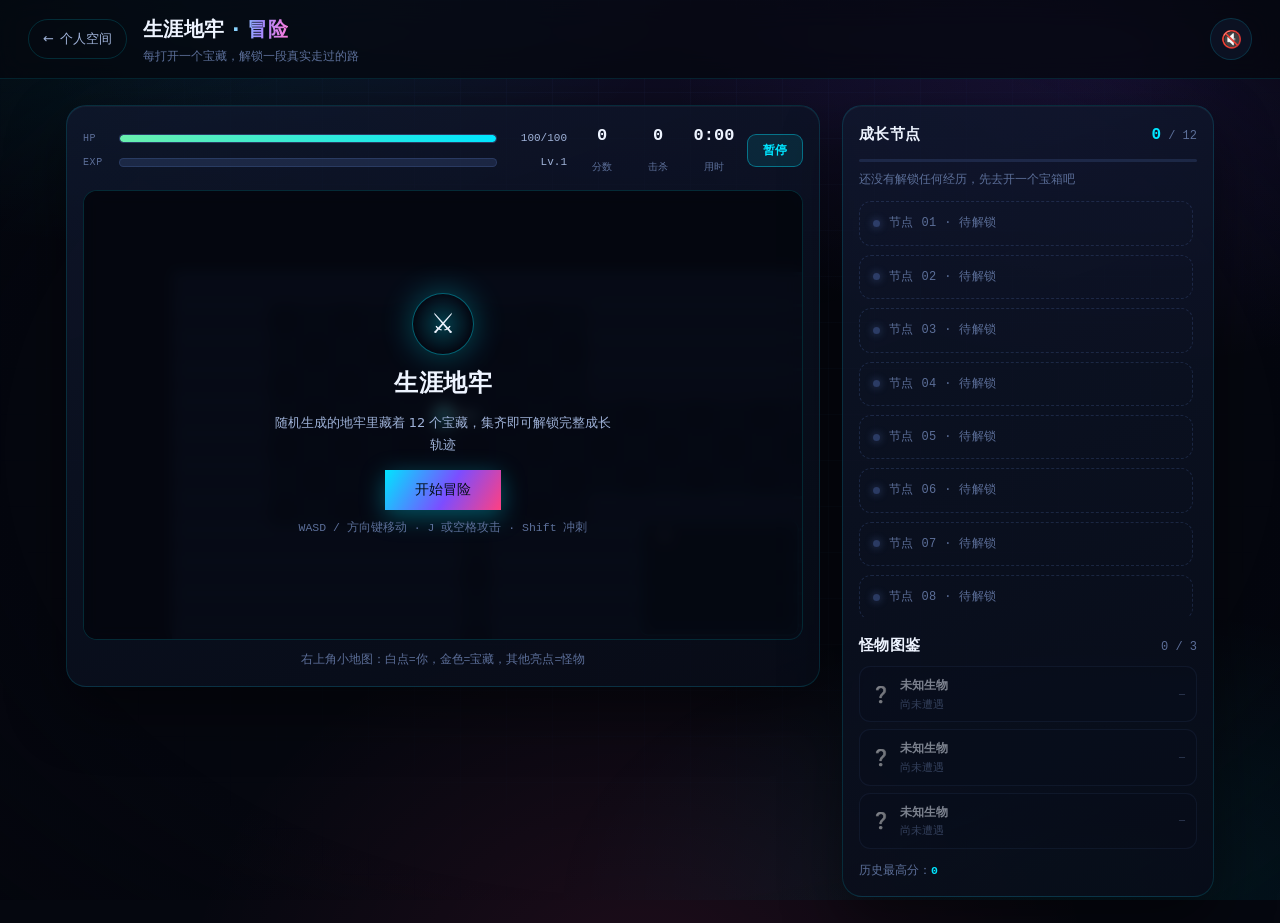
==== adventure.html @ df731d51 "新增生涯地牢冒险游戏（adventure.html）：随机地牢 + 武器成长 + 怪物图鉴 + 生涯节点复用" ====
<!DOCTYPE html>
<html lang="zh-CN">
<head>
  <meta charset="UTF-8" />
  <meta name="viewport" content="width=device-width, initial-scale=1.0, viewport-fit=cover" />
  <meta name="theme-color" content="#05070f" />
  <meta name="description" content="生涯地牢 · 冒险小游戏 —— 探索随机地牢、击杀怪物、拾取宝藏解锁赵佳杰的成长节点" />
  <title>生涯地牢 · 冒险 | 赵佳杰</title>
  <link rel="icon" href="data:image/svg+xml,%3Csvg xmlns='http://www.w3.org/2000/svg' viewBox='0 0 32 32'%3E%3Crect width='32' height='32' rx='7' fill='%2305070f'/%3E%3Cpath d='M16 4l9 5v12l-9 5-9-5V9z' fill='none' stroke='%2300e5ff' stroke-width='2'/%3E%3Cpath d='M13 22l2-9 5 3-2 6z' fill='%23ffd166'/%3E%3Ccircle cx='12' cy='13' r='1.8' fill='%2369f0ae'/%3E%3C/svg%3E" />

  <link rel="stylesheet" href="css/base.css" />
  <link rel="stylesheet" href="css/adventure.css" />
</head>
<body class="adv-body">
  <div class="bg-vignette" aria-hidden="true"></div>

  <header class="g-head">
    <a class="g-back" href="./index.html" aria-label="返回个人空间"><span aria-hidden="true">←</span> 个人空间</a>
    <div class="g-title">
      <h1>生涯地牢<span class="grad-text"> · 冒险</span></h1>
      <p>每打开一个宝藏，解锁一段真实走过的路</p>
    </div>
    <button id="sound-toggle" class="g-sound" type="button" aria-label="音效开关" title="音效开关">
      <span id="sound-icon">🔇</span>
    </button>
  </header>

  <main class="g-wrap">
    <!-- ---------------- 游戏区 ---------------- -->
    <section class="g-stage" aria-label="游戏区">
      <div class="hud">
        <div class="hud-left">
          <div class="bar-row">
            <span class="bar-label">HP</span>
            <div class="bar hp"><i id="hp-fill"></i></div>
            <span class="bar-num" id="hp-text">100/100</span>
          </div>
          <div class="bar-row">
            <span class="bar-label">EXP</span>
            <div class="bar xp"><i id="xp-fill"></i></div>
            <span class="bar-num" id="lv-text">Lv.1</span>
          </div>
        </div>
        <div class="hud-right">
          <div class="hud-stat"><b id="score">0</b><span>分数</span></div>
          <div class="hud-stat"><b id="kills">0</b><span>击杀</span></div>
          <div class="hud-stat"><b id="timer">0:00</b><span>用时</span></div>
          <button id="btn-pause" class="mini-btn" type="button">暂停</button>
        </div>
      </div>

      <div class="stage-wrap" id="stage-wrap">
        <canvas id="adv-canvas" role="img" aria-label="地牢冒险画面"></canvas>

        <div id="overlay" class="board-overlay" hidden>
          <div class="ov-icon" id="ov-icon">⚔️</div>
          <h2 id="ov-title">生涯地牢</h2>
          <p id="ov-desc">探索随机生成的地牢，集齐 12 个宝藏解锁全部成长节点</p>
          <button id="ov-btn" class="btn-primary" type="button">开始冒险</button>
          <p class="ov-tip" id="ov-tip">WASD / 方向键移动 · J 或空格攻击 · Shift 冲刺</p>
        </div>
      </div>

      <!-- 移动端操作：虚拟摇杆 + 攻击/冲刺 -->
      <div class="touch-controls" id="touch-controls">
        <div class="joystick" id="joystick"><span class="joystick-knob" id="joystick-knob"></span></div>
        <div class="touch-btns">
          <button id="btn-attack" class="tbtn attack" type="button">攻击</button>
          <button id="btn-dash" class="tbtn dash" type="button">冲刺</button>
        </div>
      </div>
      <p class="g-hint">右上角小地图：白点=你，金色=宝藏，其他亮点=怪物</p>
    </section>

    <!-- ---------------- 侧栏：生涯节点 + 图鉴 ---------------- -->
    <aside class="g-side" aria-label="生涯节点与图鉴">
      <div class="side-head">
        <h2>成长节点</h2>
        <span class="side-count"><b id="unlock-count">0</b> / <span id="unlock-total">12</span></span>
      </div>
      <div class="side-progress"><i id="progress-bar"></i></div>
      <p class="side-sub" id="side-sub">还没有解锁任何经历，先去开一个宝箱吧</p>
      <ol class="milestones" id="node-list"></ol>

      <div class="side-head mt">
        <h2>怪物图鉴</h2>
        <span class="side-count" id="bestiary-count">0 / 3</span>
      </div>
      <ul class="bestiary" id="bestiary-list"></ul>
      <p class="side-foot">历史最高分：<b id="best-score">0</b></p>
    </aside>
  </main>

  <!-- ---------------- 升级三选一 ---------------- -->
  <div id="lvl-modal" class="modal" hidden>
    <div class="modal-mask"></div>
    <div class="modal-panel lvl-panel" role="dialog" aria-modal="true" aria-labelledby="lvl-title">
      <h2 id="lvl-title" class="lvl-title">升级！选择一项成长</h2>
      <p class="lvl-sub" id="lvl-sub">等级 2 · 击杀怪物获得经验</p>
      <div class="perk-cards" id="lvl-cards"></div>
    </div>
  </div>

  <!-- ---------------- 结算 ---------------- -->
  <div id="res-modal" class="modal" hidden>
    <div class="modal-mask" data-close></div>
    <div class="modal-panel res-panel" role="dialog" aria-modal="true" aria-labelledby="res-title">
      <button class="modal-close" type="button" data-close aria-label="关闭">✕</button>
      <div class="win-head">
        <div class="win-badge" id="res-badge">🏆</div>
        <div>
          <h2 id="res-title">通关</h2>
          <p id="res-desc">你集齐了全部成长节点</p>
        </div>
      </div>
      <div class="win-stats">
        <div><b id="res-score">0</b><span>分数</span></div>
        <div><b id="res-nodes">0</b><span>解锁节点</span></div>
        <div><b id="res-kills">0</b><span>击杀</span></div>
        <div><b id="res-time">0:00</b><span>用时</span></div>
      </div>
      <div class="res-bestiary">
        <span class="res-label">本局图鉴</span>
        <div id="res-bestiary" class="res-chips"></div>
      </div>
      <h3 class="win-sub" id="res-timeline-title">完整成长轨迹</h3>
      <ol class="win-timeline" id="res-timeline"></ol>
      <div class="win-actions">
        <button id="res-again" class="btn-primary" type="button">再来一局</button>
        <a class="btn-ghost" href="./index.html">回到个人空间</a>
      </div>
      <p class="win-foot">向下扎根千行码，向上生长万里程。</p>
    </div>
  </div>

  <script type="module" src="js/adv/main.js"></script>
</body>
</html>
---- css/base.css ----
/* ============================================================
   base.css —— 设计变量 / 重置 / 背景 / 通用原子类
   主题：深空科技风（深色底 + 霓虹青→紫→粉渐变）
   ============================================================ */

:root {
  /* 色彩体系 */
  --bg-0: #05070f;            /* 页面底色 */
  --bg-1: #0a0f1e;            /* 卡片底色 */
  --bg-2: #10182e;            /* 悬浮态底色 */
  --neon-cyan: #00e5ff;
  --neon-purple: #7c4dff;
  --neon-pink: #ff4081;
  --neon-green: #69f0ae;
  --text-0: #eef4ff;          /* 主文字 */
  --text-1: #9fb2d8;          /* 次文字 */
  --text-2: #5c6f99;          /* 弱文字 */
  --line: rgba(0, 229, 255, 0.16);
  --glass: rgba(16, 24, 46, 0.55);

  /* 渐变 */
  --grad-neon: linear-gradient(120deg, var(--neon-cyan), var(--neon-purple) 55%, var(--neon-pink));
  --grad-text: linear-gradient(100deg, #7ef9ff 0%, #9d8cff 55%, #ff7ad9 100%);

  /* 尺寸 */
  --nav-h: 64px;
  --radius: 14px;
  --max-w: 1180px;

  /* 字体 */
  --font-sans: "PingFang SC", "Microsoft YaHei", "Segoe UI", system-ui, sans-serif;
  --font-mono: "JetBrains Mono", "Cascadia Code", Consolas, "Courier New", monospace;

  /* 动效 */
  --ease-out: cubic-bezier(0.22, 1, 0.36, 1);
  --dur: 0.7s;
}

* { margin: 0; padding: 0; box-sizing: border-box; }

html { scroll-behavior: smooth; overflow-x: hidden; }

body {
  background: var(--bg-0);
  color: var(--text-0);
  font-family: var(--font-sans);
  line-height: 1.7;
  overflow-x: hidden;
  -webkit-font-smoothing: antialiased;
}

::selection { background: rgba(0, 229, 255, 0.28); }

/* 细滚动条 */
::-webkit-scrollbar { width: 9px; }
::-webkit-scrollbar-track { background: var(--bg-0); }
::-webkit-scrollbar-thumb {
  background: linear-gradient(var(--neon-purple), var(--neon-cyan));
  border-radius: 5px;
}

a { color: var(--neon-cyan); text-decoration: none; }
button { font-family: inherit; cursor: pointer; }
img, video { max-width: 100%; display: block; }

/* ---------- 背景层 ---------- */
#fx-bg {
  position: fixed;
  inset: 0;
  width: 100%;
  height: 100%;
  z-index: 0;
  pointer-events: none;
}

.bg-vignette {
  position: fixed;
  inset: 0;
  z-index: 1;
  pointer-events: none;
  background:
    radial-gradient(ellipse 80% 60% at 50% 0%, rgba(124, 77, 255, 0.10), transparent 60%),
    radial-gradient(ellipse 70% 55% at 85% 100%, rgba(0, 229, 255, 0.08), transparent 60%),
    radial-gradient(ellipse 90% 90% at 50% 50%, transparent 55%, rgba(3, 5, 12, 0.85) 100%);
}

/* ---------- 顶部滚动进度条 ---------- */
#scroll-progress {
  position: fixed;
  top: 0; left: 0;
  height: 3px;
  width: 0%;
  background: var(--grad-neon);
  box-shadow: 0 0 12px rgba(0, 229, 255, 0.7);
  z-index: 60;
}

/* ---------- 通用文字特效 ---------- */
.grad-text {
  background: var(--grad-text);
  -webkit-background-clip: text;
  background-clip: text;
  -webkit-text-fill-color: transparent;
  color: transparent;
}

.mono { font-family: var(--font-mono); }

/* 区块标题（带左右霓虹线） */
.section-head { text-align: center; margin-bottom: 56px; }
.section-kicker {
  font-family: var(--font-mono);
  font-size: 13px;
  letter-spacing: 0.35em;
  color: var(--neon-cyan);
  text-transform: uppercase;
}
.section-title {
  font-size: clamp(26px, 4vw, 40px);
  font-weight: 800;
  margin-top: 8px;
  position: relative;
  display: inline-block;
}
.section-title::after {
  content: "";
  position: absolute;
  left: 50%; bottom: -14px;
  transform: translateX(-50%);
  width: 72px; height: 3px;
  background: var(--grad-neon);
  border-radius: 2px;
  box-shadow: 0 0 14px rgba(124, 77, 255, 0.8);
}

/* ---------- 按钮 ---------- */
.btn {
  display: inline-flex;
  align-items: center;
  gap: 8px;
  padding: 12px 26px;
  border-radius: 999px;
  border: 1px solid transparent;
  font-size: 15px;
  font-weight: 600;
  transition: transform 0.25s var(--ease-out), box-shadow 0.25s, background 0.25s;
}
.btn:active { transform: scale(0.96); }
.btn-primary {
  background: var(--grad-neon);
  color: #041018;
  box-shadow: 0 6px 24px rgba(0, 229, 255, 0.35);
}
.btn-primary:hover { transform: translateY(-2px); box-shadow: 0 10px 32px rgba(124, 77, 255, 0.55); }
.btn-ghost {
  background: transparent;
  color: var(--neon-cyan);
  border-color: var(--line);
}
.btn-ghost:hover { background: rgba(0, 229, 255, 0.08); box-shadow: 0 0 18px rgba(0, 229, 255, 0.25); }

/* ---------- 滚动入场动画（reveal.js 控制 .in 类） ---------- */
.reveal {
  opacity: 0;
  transform: translateY(36px);
  transition: opacity var(--dur) var(--ease-out), transform var(--dur) var(--ease-out);
  transition-delay: var(--reveal-delay, 0s);
  will-change: opacity, transform;
}
.reveal.in { opacity: 1; transform: none; }

@media (prefers-reduced-motion: reduce) {
  .reveal { transition: none; opacity: 1; transform: none; }
  html { scroll-behavior: auto; }
}
---- css/adventure.css ----
/* ============================================================
   adventure.css —— 生涯地牢冒险游戏样式
   依赖 base.css 的设计变量；视觉规范与贪吃蛇保持一致
   ============================================================ */

[hidden] { display: none !important; }

body.adv-body {
  background:
    radial-gradient(900px 520px at 12% -8%, rgba(0, 229, 255, 0.12), transparent 62%),
    radial-gradient(760px 520px at 88% 6%, rgba(124, 77, 255, 0.14), transparent 60%),
    radial-gradient(700px 600px at 50% 108%, rgba(255, 64, 129, 0.10), transparent 65%),
    var(--bg-0);
  padding-bottom: env(safe-area-inset-bottom);
}
body.adv-body::before {
  content: '';
  position: fixed;
  inset: 0;
  pointer-events: none;
  background-image:
    linear-gradient(rgba(90, 140, 220, 0.05) 1px, transparent 1px),
    linear-gradient(90deg, rgba(90, 140, 220, 0.05) 1px, transparent 1px);
  background-size: 46px 46px;
  mask-image: radial-gradient(circle at 50% 30%, #000 0%, transparent 78%);
  z-index: 0;
}

/* ---------------- 顶部栏（与贪吃蛇一致） ---------------- */
.g-head {
  position: sticky; top: 0; z-index: 40;
  display: flex; align-items: center; gap: 16px;
  padding: 12px clamp(14px, 3vw, 28px);
  background: rgba(5, 7, 15, 0.72);
  backdrop-filter: blur(14px);
  border-bottom: 1px solid rgba(0, 229, 255, 0.12);
}
.g-back {
  display: inline-flex; align-items: center; gap: 6px;
  padding: 8px 14px; border-radius: 999px;
  border: 1px solid var(--line); color: var(--text-1);
  font-size: 13px; white-space: nowrap;
  transition: color .25s, border-color .25s, transform .25s var(--ease-out);
}
.g-back:hover { color: var(--neon-cyan); border-color: rgba(0, 229, 255, .5); transform: translateX(-3px); }
.g-title { flex: 1; min-width: 0; }
.g-title h1 {
  font-size: clamp(15px, 2.4vw, 20px); font-weight: 800; letter-spacing: .4px;
  white-space: nowrap; overflow: hidden; text-overflow: ellipsis;
}
.g-title p { font-size: 12px; color: var(--text-2); white-space: nowrap; overflow: hidden; text-overflow: ellipsis; }
.g-sound {
  width: 42px; height: 42px; flex: none; display: grid; place-items: center;
  border-radius: 50%; border: 1px solid var(--line);
  background: rgba(16, 24, 46, .6); font-size: 17px;
  transition: transform .25s var(--ease-out), border-color .25s, box-shadow .25s;
}
.g-sound:hover { border-color: rgba(0, 229, 255, .55); box-shadow: 0 0 18px rgba(0, 229, 255, .3); transform: scale(1.06); }

/* ---------------- 布局 ---------------- */
.g-wrap {
  position: relative; z-index: 1;
  max-width: 1200px; margin: 0 auto;
  padding: clamp(14px, 2.4vw, 26px);
  display: grid; grid-template-columns: minmax(0, 1fr) 372px;
  gap: clamp(14px, 2vw, 22px); align-items: start;
}
.g-stage, .g-side {
  border-radius: 20px;
  border: 1px solid rgba(0, 229, 255, .14);
  background: linear-gradient(160deg, rgba(16, 24, 46, .78), rgba(8, 12, 24, .86));
  box-shadow: 0 24px 60px rgba(0, 0, 0, .45), inset 0 1px 0 rgba(255, 255, 255, .04);
  padding: 16px;
}
.g-side { position: sticky; top: 84px; display: flex; flex-direction: column; max-height: calc(100vh - 108px); }

/* ---------------- HUD ---------------- */
.hud {
  display: flex; gap: 12px; align-items: center; justify-content: space-between;
  margin-bottom: 12px; flex-wrap: wrap;
}
.hud-left { flex: 1; min-width: 220px; display: flex; flex-direction: column; gap: 6px; }
.bar-row { display: flex; align-items: center; gap: 8px; }
.bar-label {
  font-family: var(--font-mono); font-size: 10px; letter-spacing: .6px;
  color: var(--text-2); width: 28px;
}
.bar {
  flex: 1; height: 9px; border-radius: 99px; overflow: hidden;
  background: rgba(120, 160, 255, .14); border: 1px solid rgba(120, 160, 255, .16);
}
.bar i { display: block; height: 100%; width: 100%; border-radius: 99px; transition: width .18s linear; }
.bar.hp i { background: linear-gradient(90deg, #69f0ae, #00e5ff); box-shadow: 0 0 12px rgba(105, 240, 174, .6); }
.bar.hp i.low { background: linear-gradient(90deg, #ff4081, #ff7681); box-shadow: 0 0 14px rgba(255, 64, 129, .7); animation: lowPulse .8s ease-in-out infinite; }
@keyframes lowPulse { 50% { filter: brightness(1.4); } }
.bar.xp i { background: linear-gradient(90deg, #7c4dff, #00e5ff); box-shadow: 0 0 10px rgba(124, 77, 255, .5); }
.bar-num { font-family: var(--font-mono); font-size: 11px; color: var(--text-1); width: 62px; text-align: right; }

.hud-right { display: flex; align-items: center; gap: 10px; }
.hud-stat { text-align: center; min-width: 46px; }
.hud-stat b {
  display: block; font-family: var(--font-mono); font-size: 17px; font-weight: 800;
  color: var(--text-0); font-variant-numeric: tabular-nums;
}
.hud-stat span { font-size: 10px; color: var(--text-2); }
.mini-btn {
  padding: 7px 15px; border-radius: 9px;
  border: 1px solid rgba(0, 229, 255, .4);
  background: rgba(0, 229, 255, .1); color: var(--neon-cyan);
  font-size: 12px; font-weight: 600;
}
.mini-btn:hover { background: rgba(0, 229, 255, .2); }

/* ---------------- 画布 ---------------- */
.stage-wrap {
  position: relative; width: 100%;
  aspect-ratio: 16 / 10;
  max-height: 62vh;
  border-radius: 14px; overflow: hidden;
  border: 1px solid rgba(0, 229, 255, .16);
  background: #05070f; touch-action: none;
}
#adv-canvas { display: block; }

/* ---------------- 遮罩 ---------------- */
.board-overlay {
  position: absolute; inset: 0; z-index: 3;
  display: grid; place-content: center; justify-items: center; gap: 8px;
  padding: 24px; text-align: center;
  background: rgba(4, 7, 15, .8); backdrop-filter: blur(7px);
  animation: fadeIn .32s var(--ease-out);
}
@keyframes fadeIn { from { opacity: 0; } to { opacity: 1; } }
.ov-icon {
  font-size: 28px; width: 62px; height: 62px; display: grid; place-items: center;
  border-radius: 50%; border: 1px solid rgba(0, 229, 255, .4);
  background: radial-gradient(circle, rgba(0, 229, 255, .24), transparent 70%);
  box-shadow: 0 0 32px rgba(0, 229, 255, .32);
  animation: breathe 2.4s ease-in-out infinite;
}
@keyframes breathe {
  0%, 100% { transform: scale(1); box-shadow: 0 0 26px rgba(0, 229, 255, .28); }
  50% { transform: scale(1.07); box-shadow: 0 0 44px rgba(124, 77, 255, .45); }
}
.board-overlay h2 { font-size: clamp(18px, 3.4vw, 24px); font-weight: 800; letter-spacing: .5px; }
.board-overlay p { font-size: 13px; color: var(--text-1); max-width: 340px; }
.ov-tip { font-size: 11.5px !important; color: var(--text-2) !important; font-family: var(--font-mono); }
.board-overlay .btn-primary { margin-top: 6px; padding: 11px 30px; border: none; font-size: 14px; }

/* ---------------- 开箱浮动提示（与贪吃蛇吃豆提示一致） ---------------- */
.node-toast {
  position: absolute; z-index: 4;
  transform: translate(-50%, calc(-100% - 10px));
  pointer-events: none;
  width: max-content; max-width: min(240px, 62%);
}
.node-toast.below { transform: translate(-50%, 12px); }
.nt-card {
  position: relative;
  padding: 7px 11px 8px; border-radius: 12px;
  border: 1px solid rgba(255, 209, 102, .5);
  background: linear-gradient(150deg, rgba(28, 22, 10, .95), rgba(12, 12, 24, .93));
  box-shadow: 0 10px 28px rgba(0, 0, 0, .5), 0 0 22px rgba(255, 209, 102, .22);
  backdrop-filter: blur(6px);
  animation: toastLife 2.25s var(--ease-out) forwards;
}
.nt-card::after {
  content: ''; position: absolute; left: 50%; bottom: -5px;
  width: 8px; height: 8px; transform: translateX(-50%) rotate(45deg);
  background: rgba(20, 16, 12, .95);
  border-right: 1px solid rgba(255, 209, 102, .5);
  border-bottom: 1px solid rgba(255, 209, 102, .5);
}
.node-toast.below .nt-card::after {
  bottom: auto; top: -5px; border: none;
  border-left: 1px solid rgba(255, 209, 102, .5);
  border-top: 1px solid rgba(255, 209, 102, .5);
}
@keyframes toastLife {
  0% { opacity: 0; transform: translateY(9px) scale(.78); filter: blur(2px); }
  14% { opacity: 1; transform: translateY(0) scale(1.02); filter: blur(0); }
  22% { transform: translateY(0) scale(1); }
  74% { opacity: 1; transform: translateY(-3px) scale(1); }
  100% { opacity: 0; transform: translateY(-20px) scale(.95); }
}
.nt-head { display: flex; align-items: center; gap: 6px; margin-bottom: 3px; }
.nt-emoji { font-size: 14px; line-height: 1; }
.nt-no { font-family: var(--font-mono); font-size: 10px; letter-spacing: .4px; color: var(--neon-cyan); }
.nt-plus {
  margin-left: auto; font-family: var(--font-mono); font-size: 10px; font-weight: 800;
  color: #2a1a02; background: #ffd166; border-radius: 99px; padding: 1px 6px;
  box-shadow: 0 0 12px rgba(255, 209, 102, .6);
}
.nt-title {
  font-size: 12px; font-weight: 700; line-height: 1.4; color: var(--text-0);
  display: -webkit-box; -webkit-line-clamp: 2; -webkit-box-orient: vertical; overflow: hidden;
}
.nt-text {
  margin-top: 2px; font-size: 10.5px; line-height: 1.5; color: var(--text-1);
  display: -webkit-box; -webkit-line-clamp: 2; -webkit-box-orient: vertical; overflow: hidden;
}

/* ---------------- 触屏控制 ---------------- */
.touch-controls { display: none; align-items: center; justify-content: space-between; gap: 14px; margin-top: 14px; }
.joystick {
  position: relative; width: 116px; height: 116px; flex: none;
  border-radius: 50%; border: 1px solid rgba(0, 229, 255, .3);
  background: radial-gradient(circle, rgba(0, 229, 255, .1), rgba(8, 12, 24, .7));
  touch-action: none;
}
.joystick-knob {
  position: absolute; left: 50%; top: 50%; width: 46px; height: 46px;
  margin: -23px 0 0 -23px; border-radius: 50%;
  background: linear-gradient(140deg, #7ef9ff, #7c4dff);
  box-shadow: 0 0 18px rgba(0, 229, 255, .5);
  transition: transform .06s linear; pointer-events: none;
}
.touch-btns { display: flex; gap: 10px; }
.tbtn {
  width: 76px; height: 76px; border-radius: 50%;
  border: 1px solid rgba(0, 229, 255, .35);
  background: rgba(16, 24, 46, .85); color: var(--neon-cyan);
  font-size: 13px; font-weight: 700; touch-action: none;
  transition: transform .1s, box-shadow .1s;
}
.tbtn:active { transform: scale(.94); box-shadow: 0 0 22px rgba(0, 229, 255, .5); }
.tbtn.attack { background: linear-gradient(140deg, rgba(0, 229, 255, .22), rgba(124, 77, 255, .22)); }
.tbtn.dash { border-color: rgba(105, 240, 174, .45); color: var(--neon-green); }

.g-hint { margin-top: 10px; text-align: center; font-size: 11.5px; color: var(--text-2); font-family: var(--font-mono); }

/* ---------------- 侧栏 ---------------- */
.side-head { display: flex; align-items: baseline; justify-content: space-between; gap: 10px; }
.side-head.mt { margin-top: 16px; }
.side-head h2 { font-size: 15px; font-weight: 800; letter-spacing: .4px; }
.side-count { font-family: var(--font-mono); font-size: 12px; color: var(--text-2); }
.side-count b { font-size: 16px; color: var(--neon-cyan); font-weight: 800; }
.side-progress { margin: 9px 0 8px; height: 5px; border-radius: 99px; background: rgba(120, 160, 255, .14); overflow: hidden; }
.side-progress i {
  display: block; height: 100%; width: 0; border-radius: 99px;
  background: var(--grad-neon); box-shadow: 0 0 14px rgba(0, 229, 255, .75);
  transition: width .5s var(--ease-out);
}
.side-sub { font-size: 11.5px; color: var(--text-2); margin-bottom: 12px; }
.side-foot { margin-top: 12px; font-size: 11.5px; color: var(--text-2); }
.side-foot b { color: var(--neon-cyan); font-family: var(--font-mono); }

.milestones {
  list-style: none; overflow-y: auto; overscroll-behavior: contain;
  padding-right: 4px; display: flex; flex-direction: column; gap: 9px; flex: 1; min-height: 0;
}
.milestones::-webkit-scrollbar { width: 6px; }
.milestones::-webkit-scrollbar-thumb { background: rgba(0, 229, 255, .3); border-radius: 4px; }

.ms-locked {
  display: flex; align-items: center; gap: 9px; padding: 11px 13px;
  border-radius: 12px; border: 1px dashed rgba(120, 160, 255, .16);
  color: var(--text-2); font-size: 12px; font-family: var(--font-mono); letter-spacing: .4px;
}
.ms-locked .lock-dot { width: 7px; height: 7px; border-radius: 50%; background: rgba(120, 160, 255, .3); box-shadow: 0 0 8px rgba(120, 160, 255, .4); }
.ms-item {
  position: relative; border-radius: 13px; overflow: hidden; padding: 11px 13px 12px;
  border: 1px solid rgba(255, 209, 102, .28);
  background: linear-gradient(150deg, rgba(255, 209, 102, .1), rgba(124, 77, 255, .07) 70%, rgba(8, 12, 24, .6));
  animation: msIn .5s var(--ease-out) both;
}
.ms-item::before {
  content: ''; position: absolute; left: 0; top: 10px; bottom: 10px; width: 2px;
  border-radius: 2px; background: linear-gradient(180deg, #ffd166, #7c4dff);
  box-shadow: 0 0 12px rgba(255, 209, 102, .7);
}
@keyframes msIn {
  from { opacity: 0; transform: translateX(22px) scale(.97); filter: blur(3px); }
  to { opacity: 1; transform: none; filter: blur(0); }
}
.ms-top { display: flex; align-items: center; gap: 7px; margin-bottom: 4px; flex-wrap: wrap; }
.ms-year { font-family: var(--font-mono); font-size: 11px; color: #ffd166; letter-spacing: .4px; }
.ms-tag { font-size: 10px; padding: 1px 7px; border-radius: 99px; border: 1px solid rgba(0, 229, 255, .3); color: #9fd8ff; background: rgba(0, 229, 255, .08); }
.ms-idx { margin-left: auto; font-family: var(--font-mono); font-size: 10px; color: var(--text-2); }
.ms-title { font-size: 13px; font-weight: 700; line-height: 1.45; color: var(--text-0); display: flex; gap: 6px; }
.ms-text { margin-top: 3px; font-size: 11.5px; line-height: 1.6; color: var(--text-1); }

/* 怪物图鉴 */
.bestiary { list-style: none; display: flex; flex-direction: column; gap: 7px; margin-top: 8px; }
.bestiary li {
  display: flex; align-items: center; gap: 9px; padding: 8px 11px;
  border-radius: 11px; border: 1px solid rgba(120, 160, 255, .14);
  background: rgba(8, 14, 28, .7);
}
.bestiary li.unknown { opacity: .5; }
.bestiary li.known { border-color: rgba(105, 240, 174, .3); }
.b-icon { font-size: 16px; }
.b-main { display: flex; flex-direction: column; flex: 1; min-width: 0; }
.b-main b { font-size: 12px; color: var(--text-0); }
.b-main em { font-style: normal; font-size: 10.5px; color: var(--text-2); }
.b-stats { font-family: var(--font-mono); font-size: 10px; color: var(--text-2); }

/* ---------------- 弹窗 ---------------- */
.modal { position: fixed; inset: 0; z-index: 90; display: grid; place-items: center; padding: 18px; }
.modal-mask { position: absolute; inset: 0; background: rgba(2, 4, 10, .78); backdrop-filter: blur(6px); animation: fadeIn .28s ease; }
.modal-panel {
  position: relative; width: min(620px, 100%); max-height: min(88vh, 860px); overflow-y: auto;
  border-radius: 20px; border: 1px solid rgba(0, 229, 255, .28);
  background: linear-gradient(165deg, rgba(16, 24, 46, .98), rgba(6, 10, 20, .99));
  box-shadow: 0 30px 90px rgba(0, 0, 0, .6), 0 0 60px rgba(0, 229, 255, .12);
  padding: 24px clamp(16px, 4vw, 26px) 22px;
  animation: panelIn .38s var(--ease-out);
}
@keyframes panelIn { from { opacity: 0; transform: translateY(26px) scale(.97); } to { opacity: 1; transform: none; } }
.modal-panel::-webkit-scrollbar { width: 7px; }
.modal-panel::-webkit-scrollbar-thumb { background: rgba(0, 229, 255, .3); border-radius: 4px; }
.modal-close {
  position: absolute; top: 12px; right: 12px; width: 32px; height: 32px;
  border-radius: 50%; border: 1px solid rgba(160, 180, 220, .22);
  background: rgba(10, 16, 30, .8); color: var(--text-1); font-size: 13px;
  transition: transform .2s, color .2s;
}
.modal-close:hover { color: var(--neon-pink); transform: rotate(90deg); }

/* 升级三选一 */
.lvl-panel { text-align: center; width: min(560px, 100%); }
.lvl-title {
  font-size: clamp(18px, 3vw, 22px); font-weight: 800; letter-spacing: .5px;
  background: var(--grad-text); -webkit-background-clip: text; background-clip: text; color: transparent;
}
.lvl-sub { font-size: 12px; color: var(--text-2); margin: 4px 0 16px; }
.perk-cards { display: grid; grid-template-columns: repeat(3, 1fr); gap: 10px; }
.perk-card {
  display: flex; flex-direction: column; align-items: center; gap: 5px;
  padding: 16px 10px; border-radius: 14px;
  border: 1px solid rgba(0, 229, 255, .28);
  background: linear-gradient(160deg, rgba(0, 229, 255, .1), rgba(124, 77, 255, .1));
  color: var(--text-0); text-align: center;
  transition: transform .25s var(--ease-out), border-color .25s, box-shadow .25s;
  animation: msIn .4s var(--ease-out) both;
}
.perk-card:nth-child(2) { animation-delay: .06s; }
.perk-card:nth-child(3) { animation-delay: .12s; }
.perk-card:hover {
  transform: translateY(-4px); border-color: rgba(255, 209, 102, .6);
  box-shadow: 0 12px 30px rgba(0, 0, 0, .45), 0 0 26px rgba(255, 209, 102, .25);
}
.perk-icon { font-size: 26px; }
.perk-name { font-size: 14px; font-weight: 800; }
.perk-desc { font-size: 11px; color: var(--text-1); line-height: 1.5; }

/* 结算 */
.win-head { display: flex; align-items: center; gap: 14px; margin-bottom: 16px; padding-right: 30px; }
.win-badge {
  width: 54px; height: 54px; flex: none; display: grid; place-items: center;
  border-radius: 16px; font-size: 26px;
  background: linear-gradient(140deg, rgba(0, 229, 255, .24), rgba(255, 64, 129, .2));
  border: 1px solid rgba(0, 229, 255, .4); box-shadow: 0 0 30px rgba(0, 229, 255, .3);
}
.win-head h2 {
  font-size: clamp(18px, 3vw, 22px); font-weight: 800; letter-spacing: .5px;
  background: var(--grad-text); -webkit-background-clip: text; background-clip: text; color: transparent;
}
.win-head p { font-size: 12.5px; color: var(--text-1); margin-top: 2px; }
.win-stats { display: grid; grid-template-columns: repeat(4, 1fr); gap: 10px; margin-bottom: 16px; }
.win-stats > div {
  padding: 10px; border-radius: 12px; text-align: center;
  background: rgba(8, 14, 28, .8); border: 1px solid rgba(120, 160, 255, .14);
}
.win-stats b { display: block; font-family: var(--font-mono); font-size: 19px; color: var(--neon-cyan); font-weight: 800; }
.win-stats span { font-size: 10.5px; color: var(--text-2); }
.res-bestiary { display: flex; align-items: center; gap: 10px; flex-wrap: wrap; margin-bottom: 16px; }
.res-label { font-size: 11.5px; color: var(--text-2); flex: none; }
.res-chips { display: flex; gap: 7px; flex-wrap: wrap; }
.chip {
  font-size: 11.5px; padding: 3px 10px; border-radius: 99px;
  border: 1px solid rgba(105, 240, 174, .35); color: #b6ffe0;
  background: rgba(105, 240, 174, .1);
}
.chip.dim { border-color: rgba(120, 160, 255, .2); color: var(--text-2); background: transparent; }
.win-sub {
  font-size: 13px; font-weight: 700; color: var(--text-1); letter-spacing: .6px;
  margin-bottom: 10px; padding-left: 9px; border-left: 2px solid var(--neon-cyan);
}
.win-timeline {
  list-style: none; display: flex; flex-direction: column; gap: 12px;
  padding-left: 8px; border-left: 1px solid rgba(0, 229, 255, .18);
  margin-left: 4px; margin-bottom: 20px;
}
.win-timeline li { position: relative; padding-left: 16px; animation: msIn .45s var(--ease-out) both; }
.win-timeline li::before {
  content: ''; position: absolute; left: -13px; top: 6px; width: 7px; height: 7px;
  border-radius: 50%; background: var(--neon-cyan); box-shadow: 0 0 12px rgba(0, 229, 255, .85);
}
.win-timeline li:last-child::before { background: var(--neon-pink); box-shadow: 0 0 12px rgba(255, 64, 129, .85); }
.wt-year { font-family: var(--font-mono); font-size: 11px; color: var(--neon-cyan); margin-right: 8px; }
.wt-title { font-size: 13px; font-weight: 700; color: var(--text-0); display: inline; }
.wt-text { display: block; font-size: 11.5px; color: var(--text-1); margin-top: 3px; line-height: 1.6; }
.win-actions { display: flex; gap: 10px; flex-wrap: wrap; }
.win-actions .btn-primary, .win-actions .btn-ghost { padding: 11px 24px; font-size: 13.5px; border: none; }
.win-actions .btn-ghost { border: 1px solid var(--line); }
.win-foot { margin-top: 14px; text-align: center; font-size: 11.5px; color: var(--text-2); letter-spacing: .5px; }

/* ---------------- 响应式 ---------------- */
@media (max-width: 980px) {
  .g-wrap { grid-template-columns: minmax(0, 1fr); }
  .g-side { position: static; max-height: none; }
  .milestones { max-height: 340px; }
  .touch-controls { display: flex; }
  .stage-wrap { max-height: none; }
}
@media (max-width: 560px) {
  .g-head { padding: 10px 12px; gap: 10px; }
  .g-back { padding: 7px 11px; font-size: 12px; }
  .g-title p { display: none; }
  .g-sound { width: 38px; height: 38px; font-size: 15px; }
  .g-wrap { padding: 10px; gap: 10px; }
  .g-stage, .g-side { padding: 12px; border-radius: 16px; }
  .hud { gap: 8px; }
  .hud-stat { min-width: 40px; }
  .hud-stat b { font-size: 15px; }
  .stage-wrap { border-radius: 12px; }
  .ov-icon { width: 52px; height: 52px; font-size: 22px; }
  .node-toast { max-width: min(190px, 66%); }
  .nt-card { padding: 6px 9px 7px; }
  .nt-emoji { font-size: 12.5px; }
  .nt-title { font-size: 11px; }
  .nt-text { font-size: 10px; }
  .joystick { width: 100px; height: 100px; }
  .tbtn { width: 66px; height: 66px; font-size: 12px; }
  .win-stats { grid-template-columns: repeat(2, 1fr); }
  .perk-cards { grid-template-columns: 1fr; }
  .modal-panel { max-height: 92vh; border-radius: 16px; padding: 20px 14px 18px; }
}

@media (prefers-reduced-motion: reduce) {
  * { animation-duration: .001ms !important; transition-duration: .001ms !important; }
}
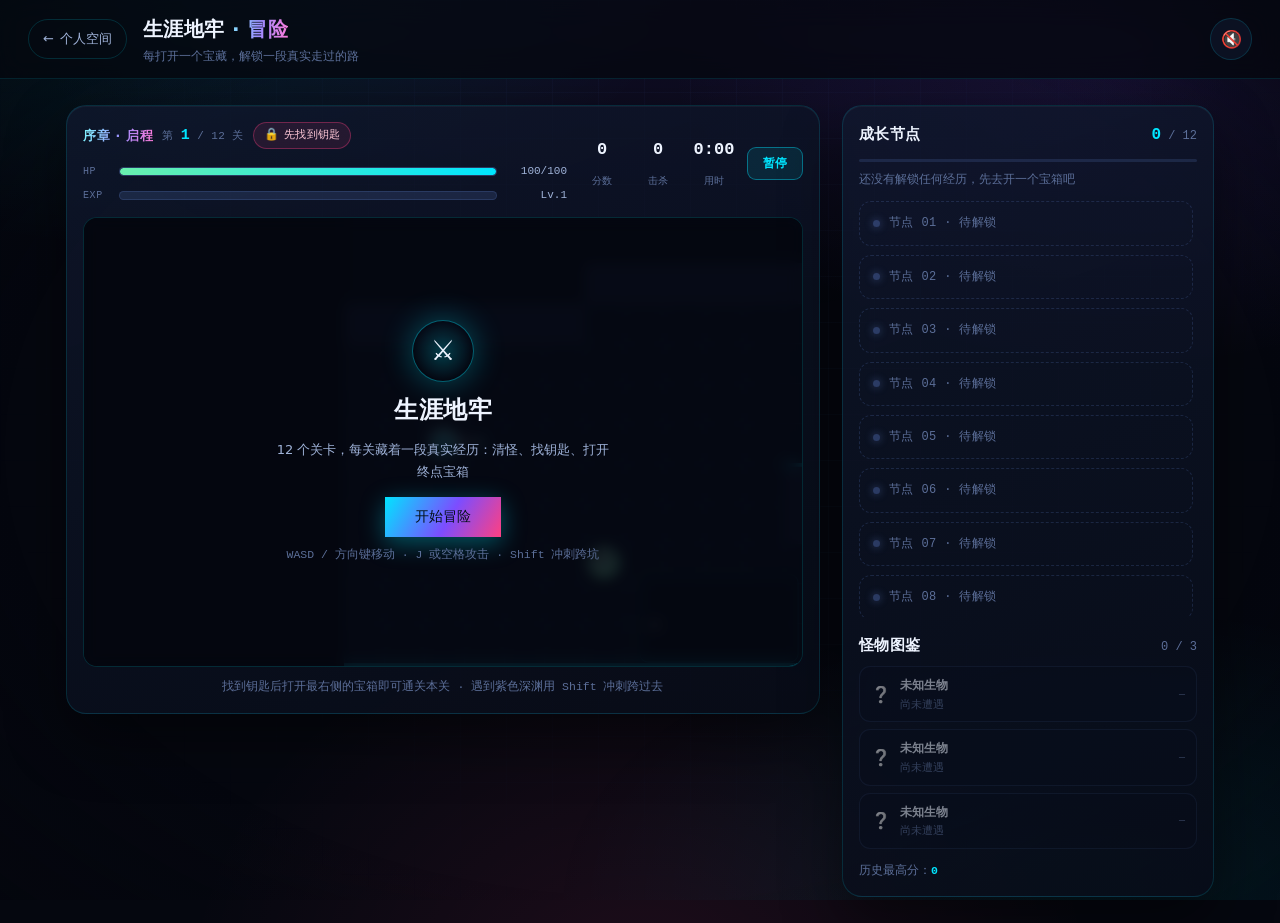
==== commit f576cddb: "冒险游戏改为关卡制：12 关线性推进 + 拾取宝藏冻结展示节点（按任意键继续）" ====
--- a/adventure.html
+++ b/adventure.html
@@ -30,6 +30,11 @@
     <section class="g-stage" aria-label="游戏区">
       <div class="hud">
         <div class="hud-left">
+          <div class="hud-level">
+            <span class="hl-chapter" id="lc-chapter">序章 · 启程</span>
+            <span class="hl-idx">第 <b id="lc-idx">1</b> / <span id="lc-total">12</span> 关</span>
+            <span class="hl-key" id="key-chip"><i id="key-icon">🔒</i><span id="key-text">先找到钥匙</span></span>
+          </div>
           <div class="bar-row">
             <span class="bar-label">HP</span>
             <div class="bar hp"><i id="hp-fill"></i></div>
@@ -57,7 +62,7 @@
           <h2 id="ov-title">生涯地牢</h2>
           <p id="ov-desc">探索随机生成的地牢，集齐 12 个宝藏解锁全部成长节点</p>
           <button id="ov-btn" class="btn-primary" type="button">开始冒险</button>
-          <p class="ov-tip" id="ov-tip">WASD / 方向键移动 · J 或空格攻击 · Shift 冲刺</p>
+          <p class="ov-tip" id="ov-tip">WASD / 方向键移动 · J 或空格攻击 · Shift 冲刺跨坑</p>
         </div>
       </div>
 
@@ -69,7 +74,7 @@
           <button id="btn-dash" class="tbtn dash" type="button">冲刺</button>
         </div>
       </div>
-      <p class="g-hint">右上角小地图：白点=你，金色=宝藏，其他亮点=怪物</p>
+      <p class="g-hint">找到钥匙后打开最右侧的宝箱即可通关本关 · 遇到紫色深渊用 Shift 冲刺跨过去</p>
     </section>
 
     <!-- ---------------- 侧栏：生涯节点 + 图鉴 ---------------- -->
@@ -98,6 +103,27 @@
       <h2 id="lvl-title" class="lvl-title">升级！选择一项成长</h2>
       <p class="lvl-sub" id="lvl-sub">等级 2 · 击杀怪物获得经验</p>
       <div class="perk-cards" id="lvl-cards"></div>
+    </div>
+  </div>
+
+  <!-- ---------------- 宝藏节点详情（拾取时冻结展示） ---------------- -->
+  <div id="reveal-modal" class="modal" hidden>
+    <div class="modal-mask"></div>
+    <div class="modal-panel reveal-panel" role="dialog" aria-modal="true" aria-labelledby="rv-title">
+      <div class="rv-top">
+        <span class="rv-chapter" id="rv-chapter">序章 · 启程</span>
+        <span class="rv-count">节点 <b id="rv-idx">01</b> / <span id="rv-total">12</span></span>
+      </div>
+      <div class="rv-emoji" id="rv-emoji">🎓</div>
+      <div class="rv-meta">
+        <span class="rv-year" id="rv-year">2024.09</span>
+        <span class="rv-tag" id="rv-tag">教育</span>
+      </div>
+      <h2 class="rv-title" id="rv-title">节点标题</h2>
+      <p class="rv-text" id="rv-text">节点简介</p>
+      <div class="rv-progress"><i id="rv-bar"></i></div>
+      <button id="rv-go" class="btn-primary rv-go" type="button">继续 →</button>
+      <p class="rv-next" id="rv-next">进入第 2 关</p>
     </div>
   </div>
 
--- a/css/adventure.css
+++ b/css/adventure.css
@@ -395,6 +395,95 @@
 .win-actions .btn-primary, .win-actions .btn-ghost { padding: 11px 24px; font-size: 13.5px; border: none; }
 .win-actions .btn-ghost { border: 1px solid var(--line); }
 .win-foot { margin-top: 14px; text-align: center; font-size: 11.5px; color: var(--text-2); letter-spacing: .5px; }
+
+/* ---------------- 关卡 HUD（第几关 / 章节名 / 钥匙） ---------------- */
+.hud-level { display: flex; align-items: center; gap: 9px; flex-wrap: wrap; margin-bottom: 7px; }
+.hl-chapter {
+  font-size: 12.5px; font-weight: 800; letter-spacing: .7px;
+  background: var(--grad-text); -webkit-background-clip: text; background-clip: text; color: transparent;
+}
+.hl-idx { font-family: var(--font-mono); font-size: 11px; color: var(--text-2); letter-spacing: .4px; }
+.hl-idx b { color: var(--lv-accent, #00e5ff); font-size: 15px; font-weight: 800; }
+.hl-key {
+  display: inline-flex; align-items: center; gap: 5px;
+  padding: 2px 10px; border-radius: 99px;
+  font-family: var(--font-mono); font-size: 11px; letter-spacing: .3px;
+  border: 1px solid rgba(255, 64, 129, .35); color: #ffc9d8;
+  background: rgba(255, 64, 129, .1);
+  transition: border-color .3s, color .3s, box-shadow .3s;
+}
+.hl-key i { font-style: normal; font-size: 12px; }
+.hl-key.got {
+  border-color: rgba(255, 209, 102, .55); color: #ffe9a8;
+  background: rgba(255, 209, 102, .12);
+  box-shadow: 0 0 16px rgba(255, 209, 102, .3);
+}
+
+/* ---------------- 轻量提示（钥匙 / 药水 / 上锁） ---------------- */
+.hint-toast {
+  position: absolute; left: 50%; top: 12px; z-index: 4;
+  transform: translateX(-50%); pointer-events: none; width: max-content; max-width: 88%;
+}
+.ht-card {
+  display: flex; align-items: center; gap: 7px;
+  padding: 7px 14px; border-radius: 99px;
+  border: 1px solid rgba(0, 229, 255, .38);
+  background: rgba(8, 14, 28, .93); backdrop-filter: blur(6px);
+  box-shadow: 0 10px 26px rgba(0, 0, 0, .45);
+  animation: hintLife 1.8s var(--ease-out) forwards;
+}
+.ht-emoji { font-size: 14px; line-height: 1; }
+.ht-title { font-size: 11.5px; font-weight: 700; color: var(--text-0); }
+.ht-text { font-size: 11px; color: var(--text-2); }
+.hint-toast.gold .ht-card { border-color: rgba(255, 209, 102, .6); box-shadow: 0 10px 26px rgba(0,0,0,.45), 0 0 22px rgba(255, 209, 102, .25); }
+.hint-toast.green .ht-card { border-color: rgba(105, 240, 174, .5); }
+.hint-toast.pink .ht-card { border-color: rgba(255, 64, 129, .5); }
+@keyframes hintLife {
+  0% { opacity: 0; transform: translateY(-12px) scale(.9); }
+  12% { opacity: 1; transform: none; }
+  80% { opacity: 1; transform: none; }
+  100% { opacity: 0; transform: translateY(-8px); }
+}
+
+/* ---------------- 宝藏节点详情（冻结展示） ---------------- */
+.reveal-panel { text-align: center; width: min(452px, 100%); }
+.rv-top {
+  display: flex; align-items: center; justify-content: space-between; gap: 10px;
+  font-family: var(--font-mono); font-size: 11px;
+}
+.rv-chapter {
+  color: var(--lv-accent, #00e5ff); letter-spacing: .9px;
+  text-shadow: 0 0 14px currentColor;
+}
+.rv-count { color: var(--text-2); }
+.rv-count b { color: var(--text-0); font-size: 15px; font-weight: 800; }
+.rv-emoji {
+  font-size: 46px; line-height: 1; margin: 14px 0 10px;
+  animation: rvPop .55s var(--ease-out) both;
+  filter: drop-shadow(0 0 18px rgba(255, 209, 102, .45));
+}
+@keyframes rvPop {
+  0% { opacity: 0; transform: scale(.4) rotate(-14deg); }
+  58% { opacity: 1; transform: scale(1.16) rotate(5deg); }
+  100% { transform: scale(1) rotate(0); }
+}
+.rv-meta { display: flex; justify-content: center; align-items: center; gap: 8px; margin-bottom: 10px; }
+.rv-year { font-family: var(--font-mono); font-size: 11px; color: #ffd166; letter-spacing: .4px; }
+.rv-tag { font-size: 10px; padding: 1px 8px; border-radius: 99px; border: 1px solid rgba(0, 229, 255, .3); color: #9fd8ff; background: rgba(0, 229, 255, .08); }
+.rv-title {
+  font-size: clamp(15px, 2.6vw, 19px); font-weight: 800; line-height: 1.5;
+  color: var(--text-0); margin-bottom: 8px;
+}
+.rv-text { font-size: 12.5px; line-height: 1.75; color: var(--text-1); max-width: 384px; margin: 0 auto; }
+.rv-progress { margin: 16px 0 14px; height: 6px; border-radius: 99px; background: rgba(120, 160, 255, .14); overflow: hidden; }
+.rv-progress i {
+  display: block; height: 100%; width: 0; border-radius: 99px;
+  background: var(--grad-neon); box-shadow: 0 0 14px rgba(0, 229, 255, .7);
+  transition: width .6s var(--ease-out);
+}
+.rv-go { padding: 10px 30px; font-size: 13.5px; border: none; animation: rvBlink 1.7s ease-in-out infinite; }
+@keyframes rvBlink { 50% { filter: brightness(1.28); } }
+.rv-next { margin-top: 9px; font-size: 11.5px; color: var(--text-2); font-family: var(--font-mono); }
 
 /* ---------------- 响应式 ---------------- */
 @media (max-width: 980px) {
@@ -425,6 +514,12 @@
   .tbtn { width: 66px; height: 66px; font-size: 12px; }
   .win-stats { grid-template-columns: repeat(2, 1fr); }
   .perk-cards { grid-template-columns: 1fr; }
+  .reveal-panel { width: 100%; }
+  .rv-emoji { font-size: 38px; margin: 10px 0 8px; }
+  .rv-text { font-size: 12px; }
+  .ht-card { padding: 6px 11px; }
+  .ht-title { font-size: 11px; }
+  .ht-text { display: none; }
   .modal-panel { max-height: 92vh; border-radius: 16px; padding: 20px 14px 18px; }
 }
 
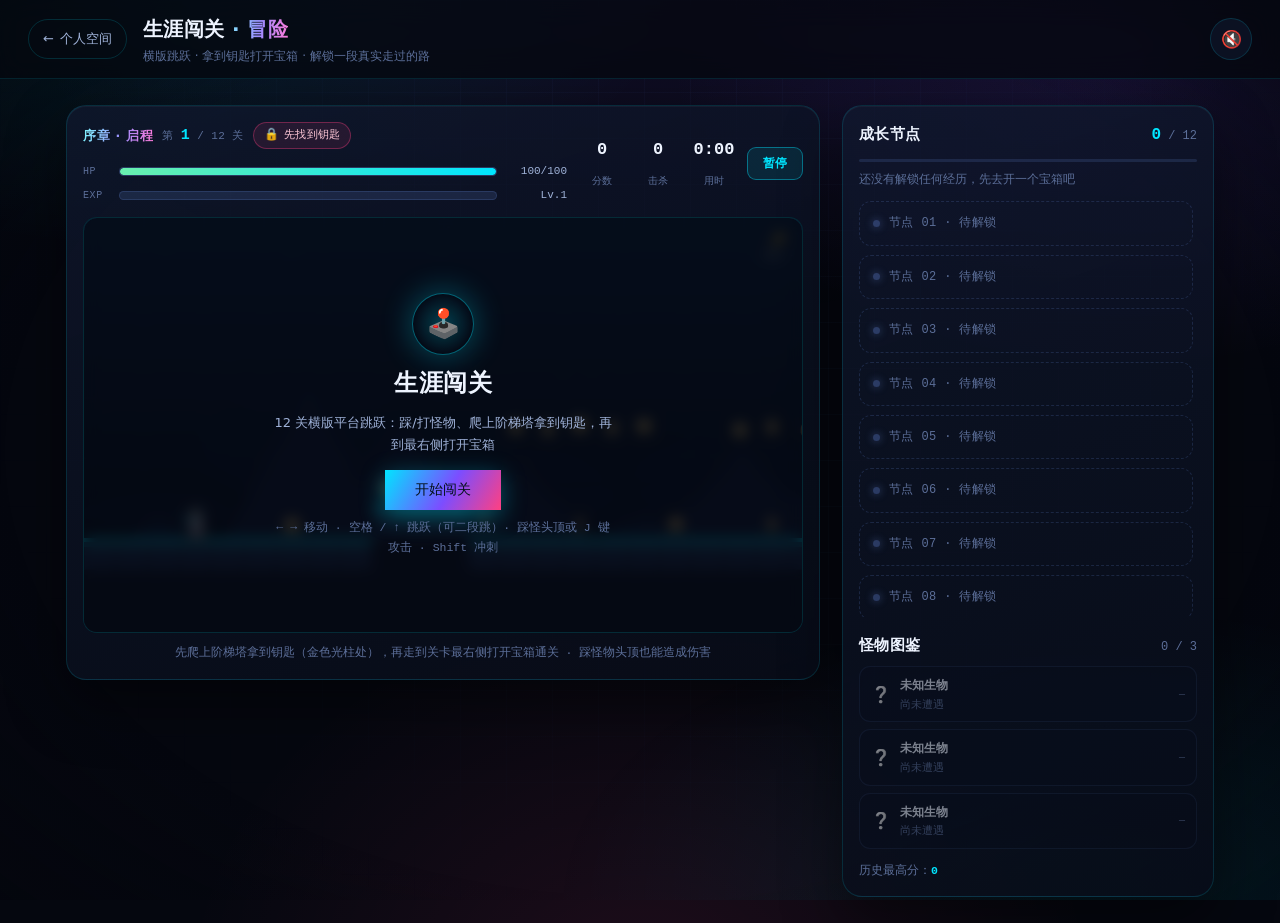
==== commit 17a7ed47: "feat(adventure): rebuild as Mario-style side-scrolling platformer - side-view scrolling camera, grav" ====
--- a/adventure.html
+++ b/adventure.html
@@ -4,8 +4,8 @@
   <meta charset="UTF-8" />
   <meta name="viewport" content="width=device-width, initial-scale=1.0, viewport-fit=cover" />
   <meta name="theme-color" content="#05070f" />
-  <meta name="description" content="生涯地牢 · 冒险小游戏 —— 探索随机地牢、击杀怪物、拾取宝藏解锁赵佳杰的成长节点" />
-  <title>生涯地牢 · 冒险 | 赵佳杰</title>
+  <meta name="description" content="生涯闯关 · 横版平台跳跃小游戏 —— 跳跃攀爬、击退怪物、拾取钥匙打开宝箱解锁赵佳杰的成长节点" />
+  <title>生涯闯关 · 冒险 | 赵佳杰</title>
   <link rel="icon" href="data:image/svg+xml,%3Csvg xmlns='http://www.w3.org/2000/svg' viewBox='0 0 32 32'%3E%3Crect width='32' height='32' rx='7' fill='%2305070f'/%3E%3Cpath d='M16 4l9 5v12l-9 5-9-5V9z' fill='none' stroke='%2300e5ff' stroke-width='2'/%3E%3Cpath d='M13 22l2-9 5 3-2 6z' fill='%23ffd166'/%3E%3Ccircle cx='12' cy='13' r='1.8' fill='%2369f0ae'/%3E%3C/svg%3E" />
 
   <link rel="stylesheet" href="css/base.css" />
@@ -17,8 +17,8 @@
   <header class="g-head">
     <a class="g-back" href="./index.html" aria-label="返回个人空间"><span aria-hidden="true">←</span> 个人空间</a>
     <div class="g-title">
-      <h1>生涯地牢<span class="grad-text"> · 冒险</span></h1>
-      <p>每打开一个宝藏，解锁一段真实走过的路</p>
+      <h1>生涯闯关<span class="grad-text"> · 冒险</span></h1>
+      <p>横版跳跃 · 拿到钥匙打开宝箱 · 解锁一段真实走过的路</p>
     </div>
     <button id="sound-toggle" class="g-sound" type="button" aria-label="音效开关" title="音效开关">
       <span id="sound-icon">🔇</span>
@@ -62,19 +62,20 @@
           <h2 id="ov-title">生涯地牢</h2>
           <p id="ov-desc">探索随机生成的地牢，集齐 12 个宝藏解锁全部成长节点</p>
           <button id="ov-btn" class="btn-primary" type="button">开始冒险</button>
-          <p class="ov-tip" id="ov-tip">WASD / 方向键移动 · J 或空格攻击 · Shift 冲刺跨坑</p>
+          <p class="ov-tip" id="ov-tip">← → 移动 · 空格 / ↑ 跳跃（可二段跳）· 踩怪头顶或 J 键攻击 · Shift 冲刺</p>
         </div>
       </div>
 
-      <!-- 移动端操作：虚拟摇杆 + 攻击/冲刺 -->
+      <!-- 移动端操作：虚拟摇杆 + 跳跃 / 攻击 / 冲刺 -->
       <div class="touch-controls" id="touch-controls">
         <div class="joystick" id="joystick"><span class="joystick-knob" id="joystick-knob"></span></div>
         <div class="touch-btns">
+          <button id="btn-jump" class="tbtn jump" type="button">跳跃</button>
           <button id="btn-attack" class="tbtn attack" type="button">攻击</button>
           <button id="btn-dash" class="tbtn dash" type="button">冲刺</button>
         </div>
       </div>
-      <p class="g-hint">找到钥匙后打开最右侧的宝箱即可通关本关 · 遇到紫色深渊用 Shift 冲刺跨过去</p>
+      <p class="g-hint">先爬上阶梯塔拿到钥匙（金色光柱处），再走到关卡最右侧打开宝箱通关 · 踩怪物头顶也能造成伤害</p>
     </section>
 
     <!-- ---------------- 侧栏：生涯节点 + 图鉴 ---------------- -->
--- a/css/adventure.css
+++ b/css/adventure.css
@@ -111,10 +111,10 @@
 }
 .mini-btn:hover { background: rgba(0, 229, 255, .2); }
 
-/* ---------------- 画布 ---------------- */
+/* 画布：比例与游戏虚拟分辨率 720×416 一致，letterbox 后不留黑边 */
 .stage-wrap {
   position: relative; width: 100%;
-  aspect-ratio: 16 / 10;
+  aspect-ratio: 45 / 26;
   max-height: 62vh;
   border-radius: 14px; overflow: hidden;
   border: 1px solid rgba(0, 229, 255, .16);
@@ -215,15 +215,22 @@
   box-shadow: 0 0 18px rgba(0, 229, 255, .5);
   transition: transform .06s linear; pointer-events: none;
 }
-.touch-btns { display: flex; gap: 10px; }
+.touch-btns { display: flex; gap: 10px; flex-wrap: wrap; justify-content: flex-end; max-width: 62%; }
 .tbtn {
   width: 76px; height: 76px; border-radius: 50%;
   border: 1px solid rgba(0, 229, 255, .35);
   background: rgba(16, 24, 46, .85); color: var(--neon-cyan);
   font-size: 13px; font-weight: 700; touch-action: none;
   transition: transform .1s, box-shadow .1s;
+  -webkit-user-select: none; user-select: none;
 }
 .tbtn:active { transform: scale(.94); box-shadow: 0 0 22px rgba(0, 229, 255, .5); }
+.tbtn.jump {
+  width: 88px; height: 88px; font-size: 15px; color: #04202a;
+  border-color: rgba(255, 209, 102, .6);
+  background: linear-gradient(140deg, #ffe9a8, #ffd166);
+  box-shadow: 0 0 22px rgba(255, 209, 102, .45);
+}
 .tbtn.attack { background: linear-gradient(140deg, rgba(0, 229, 255, .22), rgba(124, 77, 255, .22)); }
 .tbtn.dash { border-color: rgba(105, 240, 174, .45); color: var(--neon-green); }
 
@@ -510,8 +517,10 @@
   .nt-emoji { font-size: 12.5px; }
   .nt-title { font-size: 11px; }
   .nt-text { font-size: 10px; }
-  .joystick { width: 100px; height: 100px; }
-  .tbtn { width: 66px; height: 66px; font-size: 12px; }
+  .joystick { width: 96px; height: 96px; }
+  .tbtn { width: 56px; height: 56px; font-size: 11.5px; }
+  .tbtn.jump { width: 70px; height: 70px; font-size: 13px; }
+  .touch-btns { gap: 8px; max-width: 64%; }
   .win-stats { grid-template-columns: repeat(2, 1fr); }
   .perk-cards { grid-template-columns: 1fr; }
   .reveal-panel { width: 100%; }
